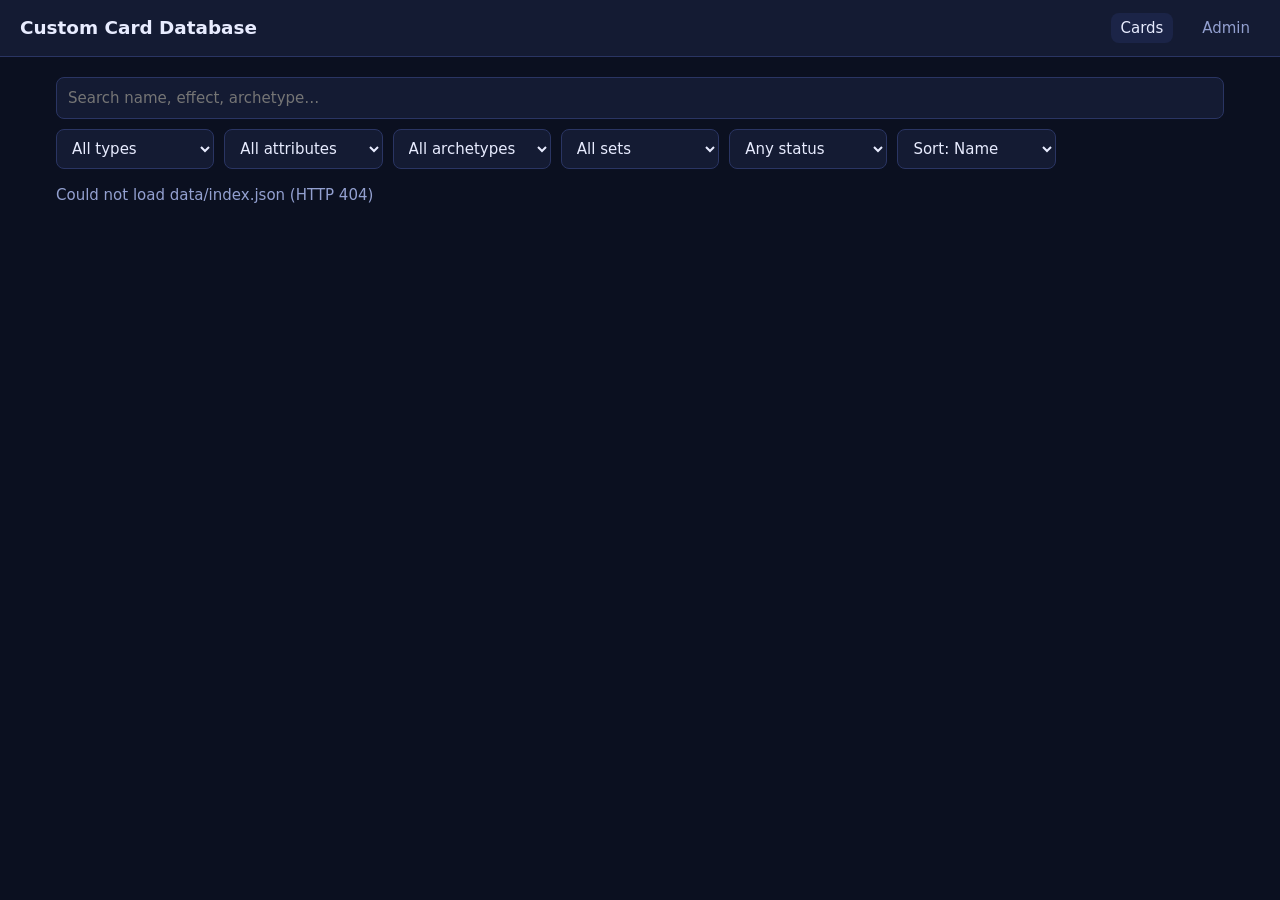
==== index.html @ ece31cc5 "Add files via upload" ====
<!doctype html>
<html lang="en">
<head>
  <meta charset="utf-8">
  <meta name="viewport" content="width=device-width, initial-scale=1">
  <title>Custom Card Database</title>
  <link rel="stylesheet" href="style.css">
</head>
<body>
  <header class="top">
    <h1>Custom Card Database</h1>
    <nav>
      <a href="./" class="active">Cards</a>
      <a href="admin.html">Admin</a>
    </nav>
  </header>

  <main>
    <section class="filters">
      <input id="q" type="search" placeholder="Search name, effect, archetype…">
      <select id="fType"><option value="">All types</option></select>
      <select id="fAttr"><option value="">All attributes</option></select>
      <select id="fArch"><option value="">All archetypes</option></select>
      <select id="fSet"><option value="">All sets</option></select>
      <select id="fStatus"><option value="">Any status</option></select>
      <select id="sort">
        <option value="name">Sort: Name</option>
        <option value="newest">Sort: Newest</option>
        <option value="atk">Sort: ATK</option>
        <option value="level">Sort: Level</option>
      </select>
    </section>

    <p id="count" class="muted"></p>
    <section id="grid" class="grid"></section>
  </main>

  <div id="modal" class="modal" hidden>
    <div class="modal-box">
      <button id="close" class="close" aria-label="Close">&times;</button>
      <div id="detail"></div>
    </div>
  </div>

  <script src="app.js"></script>
</body>
</html>
---- style.css ----
:root{
  --bg:#0b1020; --panel:#141b33; --panel2:#1b2447; --line:#2a3563;
  --text:#e8ecff; --muted:#93a0d0; --accent:#6c8cff; --ok:#3ecf8e; --warn:#f5b84b; --bad:#ff6b7a;
}
*{box-sizing:border-box}
body{margin:0;background:var(--bg);color:var(--text);font:15px/1.5 system-ui,-apple-system,Segoe UI,Roboto,sans-serif}
a{color:var(--accent)}
.top{display:flex;align-items:center;justify-content:space-between;gap:12px;padding:14px 20px;background:var(--panel);border-bottom:1px solid var(--line);position:sticky;top:0;z-index:5}
.top h1{margin:0;font-size:1.15rem}
.top nav a{margin-left:14px;text-decoration:none;color:var(--muted);padding:6px 10px;border-radius:8px}
.top nav a.active,.top nav a:hover{color:var(--text);background:var(--panel2)}
main{max-width:1200px;margin:0 auto;padding:20px 16px 60px}
.muted{color:var(--muted)}
.filters{display:grid;grid-template-columns:repeat(auto-fit,minmax(150px,1fr));gap:10px}
.filters input{grid-column:1/-1}
input,select,textarea,button{font:inherit;color:var(--text);background:var(--panel);border:1px solid var(--line);border-radius:8px;padding:9px 11px}
input:focus,select:focus,textarea:focus{outline:2px solid var(--accent);outline-offset:0}
button{cursor:pointer;background:var(--accent);border-color:var(--accent);color:#0b1020;font-weight:600}
button.secondary{background:var(--panel2);border-color:var(--line);color:var(--text)}
button.danger{background:var(--bad);border-color:var(--bad)}
button:disabled{opacity:.5;cursor:default}
.grid{display:grid;grid-template-columns:repeat(auto-fill,minmax(160px,1fr));gap:14px;margin-top:8px}
.card{background:var(--panel);border:1px solid var(--line);border-radius:12px;overflow:hidden;cursor:pointer;transition:transform .12s,border-color .12s}
.card:hover{transform:translateY(-3px);border-color:var(--accent)}
.card .img{aspect-ratio:59/86;background:var(--panel2);display:flex;align-items:center;justify-content:center;color:var(--muted);font-size:.8rem;text-align:center;padding:8px}
.card img{width:100%;height:100%;object-fit:cover;display:block}
.card .meta{padding:8px 10px}
.card .name{font-weight:600;font-size:.9rem;line-height:1.25}
.card .sub{color:var(--muted);font-size:.78rem}
.badge{display:inline-block;font-size:.7rem;padding:1px 7px;border-radius:99px;border:1px solid var(--line);color:var(--muted);margin-top:4px}
.badge.ok{color:var(--ok);border-color:var(--ok)}
.badge.warn{color:var(--warn);border-color:var(--warn)}
.modal{position:fixed;inset:0;background:rgba(5,8,20,.8);display:flex;align-items:flex-start;justify-content:center;padding:24px 12px;overflow:auto;z-index:20}
.modal[hidden]{display:none}
.modal-box{position:relative;background:var(--panel);border:1px solid var(--line);border-radius:14px;max-width:760px;width:100%;padding:20px}
.close{position:absolute;top:10px;right:12px;background:transparent;border:none;color:var(--text);font-size:1.6rem;padding:0 8px}
.detail{display:grid;grid-template-columns:240px 1fr;gap:20px}
.detail .img{aspect-ratio:59/86;background:var(--panel2);border-radius:10px;overflow:hidden;display:flex;align-items:center;justify-content:center;color:var(--muted)}
.detail img{width:100%;height:100%;object-fit:cover}
.detail h2{margin:0 0 4px}
.stats{display:flex;flex-wrap:wrap;gap:6px;margin:8px 0}
.stat{background:var(--panel2);border:1px solid var(--line);border-radius:8px;padding:3px 9px;font-size:.82rem}
.effect{white-space:pre-wrap;background:var(--panel2);border:1px solid var(--line);border-radius:10px;padding:12px}
@media(max-width:620px){.detail{grid-template-columns:1fr}.detail .img{max-width:240px;margin:auto}}

/* admin */
.panel{background:var(--panel);border:1px solid var(--line);border-radius:12px;padding:16px;margin-bottom:16px}
.panel h2{margin:0 0 10px;font-size:1.05rem}
.form{display:grid;grid-template-columns:repeat(auto-fit,minmax(180px,1fr));gap:10px}
.form label{display:flex;flex-direction:column;gap:4px;font-size:.82rem;color:var(--muted)}
.form .wide{grid-column:1/-1}
.row{display:flex;gap:10px;flex-wrap:wrap;align-items:center;margin-top:10px}
.status{margin-top:10px;padding:9px 12px;border-radius:8px;background:var(--panel2);border:1px solid var(--line);font-size:.9rem;display:none}
.status.show{display:block}
.status.err{border-color:var(--bad);color:var(--bad)}
.status.good{border-color:var(--ok);color:var(--ok)}
.list{max-height:360px;overflow:auto;border:1px solid var(--line);border-radius:10px}
.list .item{display:flex;justify-content:space-between;gap:8px;padding:8px 12px;border-bottom:1px solid var(--line);cursor:pointer}
.list .item:hover{background:var(--panel2)}
.preview{max-width:140px;border-radius:8px;border:1px solid var(--line)}
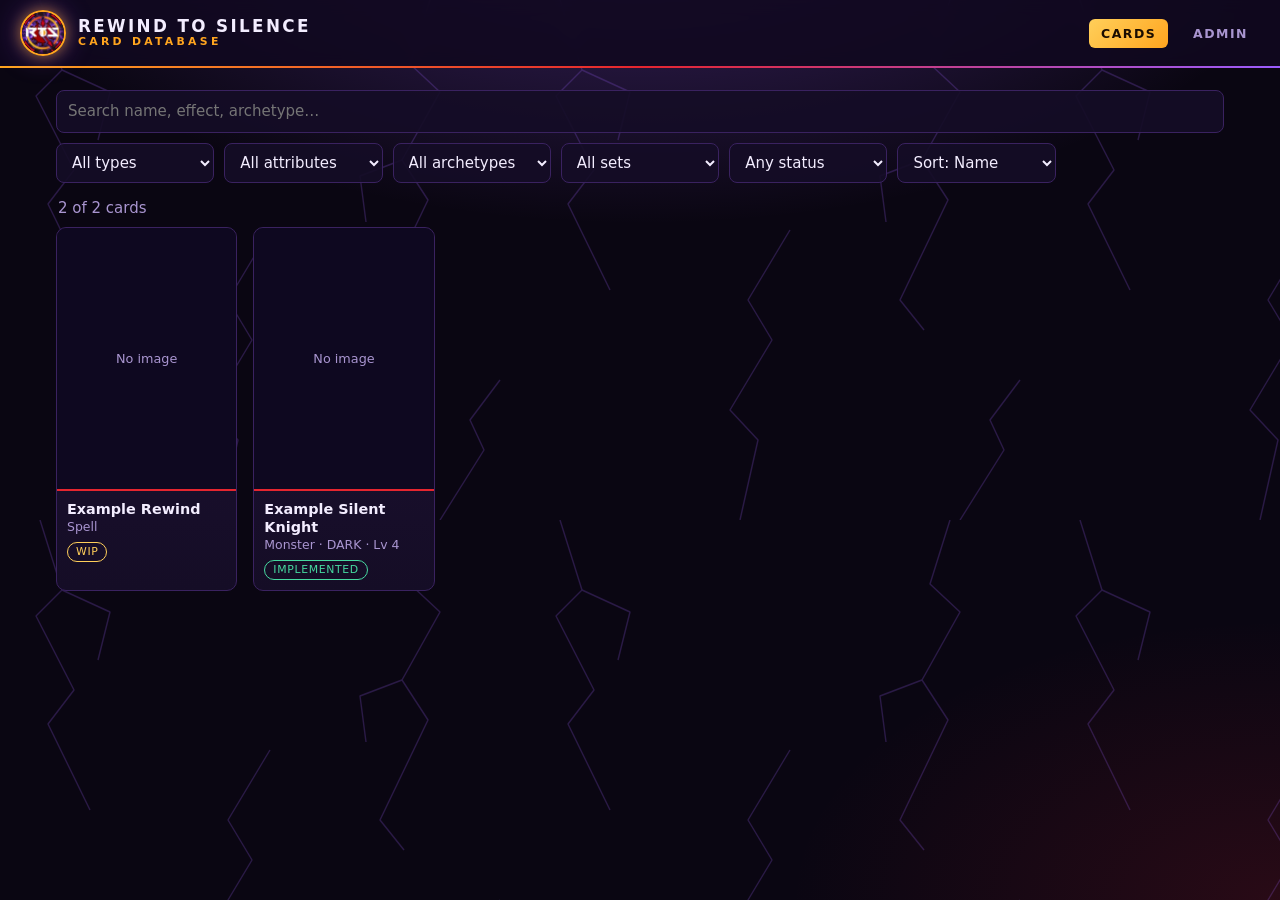
==== commit 16c3870d: "Add files via upload" ====
--- a/index.html
+++ b/index.html
@@ -3,12 +3,13 @@
 <head>
   <meta charset="utf-8">
   <meta name="viewport" content="width=device-width, initial-scale=1">
-  <title>Custom Card Database</title>
+  <title>Rewind To Silence · Card Database</title>
+  <link rel="icon" href="logo.jpg">
   <link rel="stylesheet" href="style.css">
 </head>
 <body>
   <header class="top">
-    <h1>Custom Card Database</h1>
+    <a class="brand" href="./"><img src="logo.jpg" alt="RTS"><h1>Rewind To Silence <span>Card Database</span></h1></a>
     <nav>
       <a href="./" class="active">Cards</a>
       <a href="admin.html">Admin</a>
--- a/style.css
+++ b/style.css
@@ -1,60 +1,88 @@
+/* Rewind To Silence theme: deep violet storm, gold ring, crimson targeting marks */
 :root{
-  --bg:#0b1020; --panel:#141b33; --panel2:#1b2447; --line:#2a3563;
-  --text:#e8ecff; --muted:#93a0d0; --accent:#6c8cff; --ok:#3ecf8e; --warn:#f5b84b; --bad:#ff6b7a;
+  --bg:#0a0612; --panel:#150d26; --panel2:#1f1236; --line:#3a2260;
+  --text:#f3edff; --muted:#a995d0;
+  --gold:#ffa51f; --gold2:#ffcf5a; --red:#e5252f; --violet:#9b5cff;
+  --accent:var(--gold); --ok:#46d9a0; --warn:#ffcf5a; --bad:#ff5d6c;
 }
 *{box-sizing:border-box}
-body{margin:0;background:var(--bg);color:var(--text);font:15px/1.5 system-ui,-apple-system,Segoe UI,Roboto,sans-serif}
-a{color:var(--accent)}
-.top{display:flex;align-items:center;justify-content:space-between;gap:12px;padding:14px 20px;background:var(--panel);border-bottom:1px solid var(--line);position:sticky;top:0;z-index:5}
-.top h1{margin:0;font-size:1.15rem}
-.top nav a{margin-left:14px;text-decoration:none;color:var(--muted);padding:6px 10px;border-radius:8px}
-.top nav a.active,.top nav a:hover{color:var(--text);background:var(--panel2)}
-main{max-width:1200px;margin:0 auto;padding:20px 16px 60px}
+html{background:var(--bg)}
+body{
+  margin:0;color:var(--text);font:15px/1.5 system-ui,-apple-system,Segoe UI,Roboto,sans-serif;min-height:100vh;
+  background:
+    url("data:image/svg+xml,%3Csvg xmlns='http://www.w3.org/2000/svg' width='520' height='520' fill='none' stroke='%239b5cff' stroke-width='1.4' stroke-linejoin='bevel' opacity='.22'%3E%3Cpolyline points='40,0 62,70 36,96 74,170 48,204 90,290'/%3E%3Cpolyline points='62,70 110,92 98,140'/%3E%3Cpolyline points='430,0 410,64 440,92 402,160 428,200 380,300 404,330'/%3E%3Cpolyline points='402,160 360,176 366,222'/%3E%3Cpolyline points='220,520 238,440 210,410 252,340 228,300 270,230'/%3E%3Cpolyline points='500,380 470,420 484,450 440,520'/%3E%3C/svg%3E") 0 0/520px 520px,
+    radial-gradient(1000px 520px at 50% -140px,rgba(155,92,255,.38),transparent 70%),
+    radial-gradient(700px 400px at 100% 100%,rgba(229,37,47,.14),transparent 70%),
+    var(--bg);
+  background-attachment:fixed,fixed,fixed,fixed;
+}
+a{color:var(--gold2)}
 .muted{color:var(--muted)}
+
+/* header */
+.top{display:flex;align-items:center;justify-content:space-between;gap:12px;padding:10px 20px;background:rgba(16,9,31,.88);backdrop-filter:blur(8px);position:sticky;top:0;z-index:5;border-bottom:2px solid transparent;border-image:linear-gradient(90deg,var(--gold),var(--red),var(--violet)) 1}
+.brand{display:flex;align-items:center;gap:12px;text-decoration:none;color:var(--text)}
+.brand img{width:46px;height:46px;border-radius:50%;border:2px solid var(--gold);box-shadow:0 0 14px rgba(255,165,31,.55),0 0 28px rgba(155,92,255,.4)}
+.top h1{margin:0;font-size:1.05rem;letter-spacing:.14em;text-transform:uppercase;line-height:1.15}
+.top h1 span{display:block;font-size:.68rem;letter-spacing:.3em;color:var(--gold);font-weight:600}
+.top nav a{margin-left:8px;text-decoration:none;color:var(--muted);padding:7px 12px;border-radius:6px;text-transform:uppercase;font-size:.78rem;letter-spacing:.12em;font-weight:700}
+.top nav a.active,.top nav a:hover{color:#1a0c00;background:linear-gradient(135deg,var(--gold2),var(--gold))}
+
+main{max-width:1200px;margin:0 auto;padding:22px 16px 60px}
 .filters{display:grid;grid-template-columns:repeat(auto-fit,minmax(150px,1fr));gap:10px}
 .filters input{grid-column:1/-1}
-input,select,textarea,button{font:inherit;color:var(--text);background:var(--panel);border:1px solid var(--line);border-radius:8px;padding:9px 11px}
-input:focus,select:focus,textarea:focus{outline:2px solid var(--accent);outline-offset:0}
-button{cursor:pointer;background:var(--accent);border-color:var(--accent);color:#0b1020;font-weight:600}
-button.secondary{background:var(--panel2);border-color:var(--line);color:var(--text)}
-button.danger{background:var(--bad);border-color:var(--bad)}
+
+input,select,textarea,button{font:inherit;color:var(--text);background:rgba(21,13,38,.9);border:1px solid var(--line);border-radius:8px;padding:9px 11px}
+input:focus,select:focus,textarea:focus{outline:2px solid var(--violet);outline-offset:0;border-color:var(--violet)}
+button{cursor:pointer;background:linear-gradient(135deg,var(--gold2),var(--gold));border:none;color:#1a0c00;font-weight:800;letter-spacing:.04em;box-shadow:0 0 14px rgba(255,165,31,.28)}
+button:hover{filter:brightness(1.08)}
+button.secondary{background:var(--panel2);border:1px solid var(--line);color:var(--text);box-shadow:none}
+button.danger{background:linear-gradient(135deg,#ff5d6c,var(--red));color:#fff;box-shadow:0 0 14px rgba(229,37,47,.35)}
 button:disabled{opacity:.5;cursor:default}
-.grid{display:grid;grid-template-columns:repeat(auto-fill,minmax(160px,1fr));gap:14px;margin-top:8px}
-.card{background:var(--panel);border:1px solid var(--line);border-radius:12px;overflow:hidden;cursor:pointer;transition:transform .12s,border-color .12s}
-.card:hover{transform:translateY(-3px);border-color:var(--accent)}
-.card .img{aspect-ratio:59/86;background:var(--panel2);display:flex;align-items:center;justify-content:center;color:var(--muted);font-size:.8rem;text-align:center;padding:8px}
+.muted#count{margin:14px 2px 4px}
+
+/* cards */
+.grid{display:grid;grid-template-columns:repeat(auto-fill,minmax(160px,1fr));gap:16px;margin-top:8px}
+.card{position:relative;background:linear-gradient(180deg,var(--panel2),var(--panel));border:1px solid var(--line);border-radius:10px;overflow:hidden;cursor:pointer;transition:transform .14s,border-color .14s,box-shadow .14s}
+.card:hover{transform:translateY(-4px);border-color:var(--gold);box-shadow:0 0 0 1px var(--gold),0 8px 26px rgba(155,92,255,.45),0 0 18px rgba(255,165,31,.3)}
+.card .img{aspect-ratio:59/86;background:#0e0820;display:flex;align-items:center;justify-content:center;color:var(--muted);font-size:.8rem;text-align:center;padding:8px}
 .card img{width:100%;height:100%;object-fit:cover;display:block}
-.card .meta{padding:8px 10px}
-.card .name{font-weight:600;font-size:.9rem;line-height:1.25}
+.card .meta{padding:9px 10px 10px;border-top:2px solid var(--red)}
+.card .name{font-weight:700;font-size:.9rem;line-height:1.25}
 .card .sub{color:var(--muted);font-size:.78rem}
-.badge{display:inline-block;font-size:.7rem;padding:1px 7px;border-radius:99px;border:1px solid var(--line);color:var(--muted);margin-top:4px}
+.badge{display:inline-block;font-size:.68rem;padding:1px 8px;border-radius:99px;border:1px solid var(--line);color:var(--muted);margin-top:5px;text-transform:uppercase;letter-spacing:.06em}
 .badge.ok{color:var(--ok);border-color:var(--ok)}
 .badge.warn{color:var(--warn);border-color:var(--warn)}
-.modal{position:fixed;inset:0;background:rgba(5,8,20,.8);display:flex;align-items:flex-start;justify-content:center;padding:24px 12px;overflow:auto;z-index:20}
+
+/* modal with crimson corner brackets like the server icon */
+.modal{position:fixed;inset:0;background:rgba(6,3,14,.86);display:flex;align-items:flex-start;justify-content:center;padding:28px 14px;overflow:auto;z-index:20}
 .modal[hidden]{display:none}
-.modal-box{position:relative;background:var(--panel);border:1px solid var(--line);border-radius:14px;max-width:760px;width:100%;padding:20px}
-.close{position:absolute;top:10px;right:12px;background:transparent;border:none;color:var(--text);font-size:1.6rem;padding:0 8px}
-.detail{display:grid;grid-template-columns:240px 1fr;gap:20px}
-.detail .img{aspect-ratio:59/86;background:var(--panel2);border-radius:10px;overflow:hidden;display:flex;align-items:center;justify-content:center;color:var(--muted)}
+.modal-box{position:relative;background:linear-gradient(180deg,#1b1032,#12091f);border:1px solid var(--line);border-radius:12px;max-width:780px;width:100%;padding:24px;box-shadow:0 0 50px rgba(155,92,255,.35)}
+.modal-box::before,.modal-box::after{content:"";position:absolute;width:34px;height:34px;pointer-events:none}
+.modal-box::before{top:-5px;left:-5px;border-top:4px solid var(--red);border-left:4px solid var(--red);border-radius:12px 0 0 0}
+.modal-box::after{bottom:-5px;right:-5px;border-bottom:4px solid var(--red);border-right:4px solid var(--red);border-radius:0 0 12px 0}
+.close{position:absolute;top:8px;right:12px;background:transparent;box-shadow:none;color:var(--text);font-size:1.7rem;padding:0 8px}
+.detail{display:grid;grid-template-columns:240px 1fr;gap:22px}
+.detail .img{aspect-ratio:59/86;background:#0e0820;border-radius:10px;overflow:hidden;display:flex;align-items:center;justify-content:center;color:var(--muted);border:2px solid var(--gold);box-shadow:0 0 22px rgba(255,165,31,.35)}
 .detail img{width:100%;height:100%;object-fit:cover}
-.detail h2{margin:0 0 4px}
-.stats{display:flex;flex-wrap:wrap;gap:6px;margin:8px 0}
-.stat{background:var(--panel2);border:1px solid var(--line);border-radius:8px;padding:3px 9px;font-size:.82rem}
-.effect{white-space:pre-wrap;background:var(--panel2);border:1px solid var(--line);border-radius:10px;padding:12px}
-@media(max-width:620px){.detail{grid-template-columns:1fr}.detail .img{max-width:240px;margin:auto}}
+.detail h2{margin:0 0 4px;letter-spacing:.04em}
+.stats{display:flex;flex-wrap:wrap;gap:6px;margin:10px 0}
+.stat{background:var(--panel2);border:1px solid var(--line);border-left:3px solid var(--gold);border-radius:6px;padding:3px 10px;font-size:.82rem}
+.effect{white-space:pre-wrap;background:rgba(10,6,18,.7);border:1px solid var(--line);border-left:3px solid var(--violet);border-radius:8px;padding:12px}
+@media(max-width:620px){.detail{grid-template-columns:1fr}.detail .img{max-width:240px;margin:auto}.top h1{font-size:.85rem}.top nav a{padding:6px 8px;margin-left:2px}}
 
 /* admin */
-.panel{background:var(--panel);border:1px solid var(--line);border-radius:12px;padding:16px;margin-bottom:16px}
-.panel h2{margin:0 0 10px;font-size:1.05rem}
+.panel{background:rgba(21,13,38,.88);border:1px solid var(--line);border-top:3px solid var(--gold);border-radius:12px;padding:18px;margin-bottom:18px}
+.panel h2{margin:0 0 12px;font-size:1rem;text-transform:uppercase;letter-spacing:.12em;color:var(--gold2)}
 .form{display:grid;grid-template-columns:repeat(auto-fit,minmax(180px,1fr));gap:10px}
-.form label{display:flex;flex-direction:column;gap:4px;font-size:.82rem;color:var(--muted)}
+.form label{display:flex;flex-direction:column;gap:4px;font-size:.8rem;color:var(--muted)}
 .form .wide{grid-column:1/-1}
-.row{display:flex;gap:10px;flex-wrap:wrap;align-items:center;margin-top:10px}
-.status{margin-top:10px;padding:9px 12px;border-radius:8px;background:var(--panel2);border:1px solid var(--line);font-size:.9rem;display:none}
+.row{display:flex;gap:10px;flex-wrap:wrap;align-items:center;margin-top:12px}
+.status{margin-top:12px;padding:9px 12px;border-radius:8px;background:var(--panel2);border:1px solid var(--line);font-size:.9rem;display:none}
 .status.show{display:block}
 .status.err{border-color:var(--bad);color:var(--bad)}
 .status.good{border-color:var(--ok);color:var(--ok)}
 .list{max-height:360px;overflow:auto;border:1px solid var(--line);border-radius:10px}
 .list .item{display:flex;justify-content:space-between;gap:8px;padding:8px 12px;border-bottom:1px solid var(--line);cursor:pointer}
-.list .item:hover{background:var(--panel2)}
-.preview{max-width:140px;border-radius:8px;border:1px solid var(--line)}
+.list .item:hover{background:var(--panel2);box-shadow:inset 3px 0 0 var(--gold)}
+.preview{max-width:140px;border-radius:8px;border:2px solid var(--gold)}
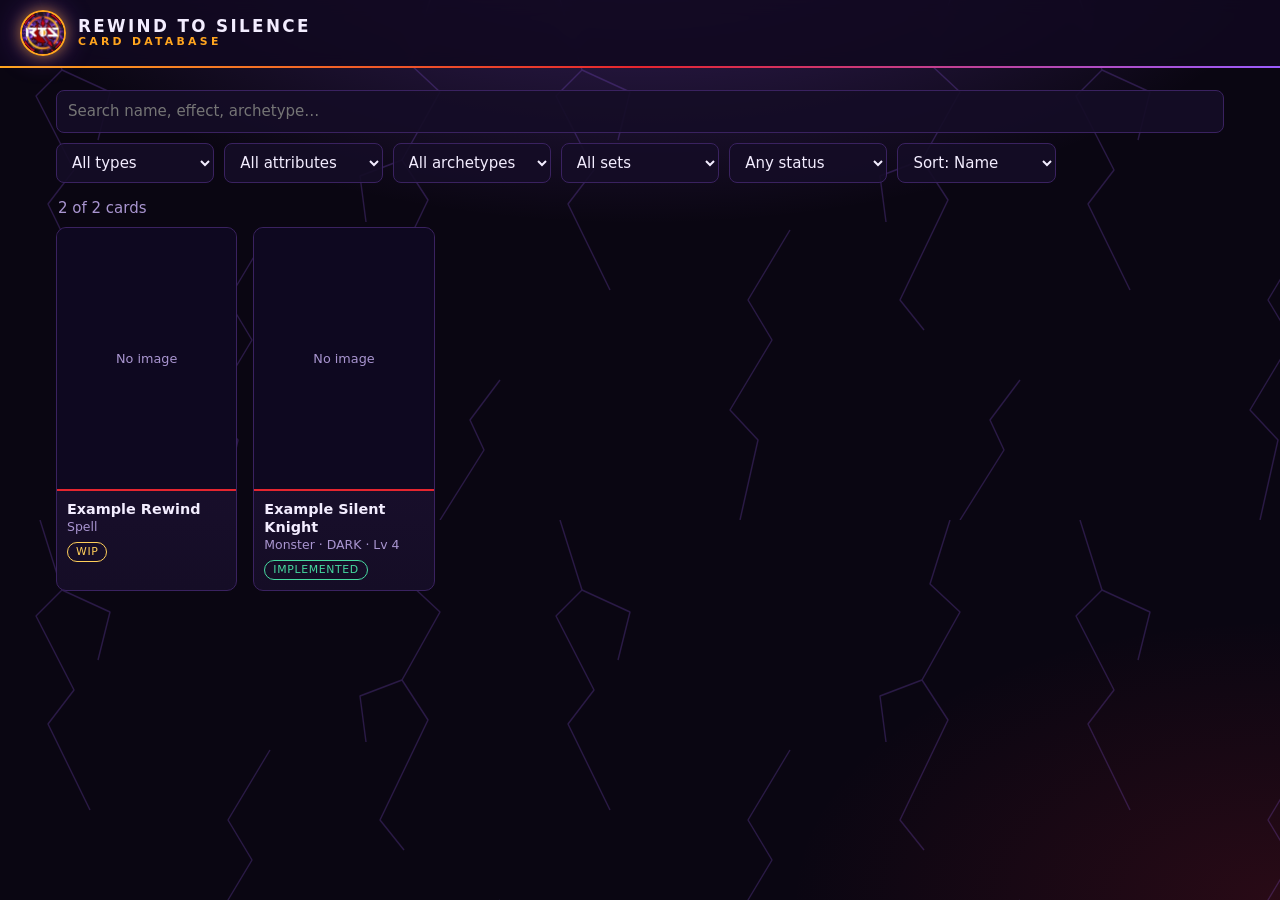
==== commit 5760da18: "Add files via upload" ====
--- a/index.html
+++ b/index.html
@@ -10,10 +10,6 @@
 <body>
   <header class="top">
     <a class="brand" href="./"><img src="logo.jpg" alt="RTS"><h1>Rewind To Silence <span>Card Database</span></h1></a>
-    <nav>
-      <a href="./" class="active">Cards</a>
-      <a href="admin.html">Admin</a>
-    </nav>
   </header>
 
   <main>
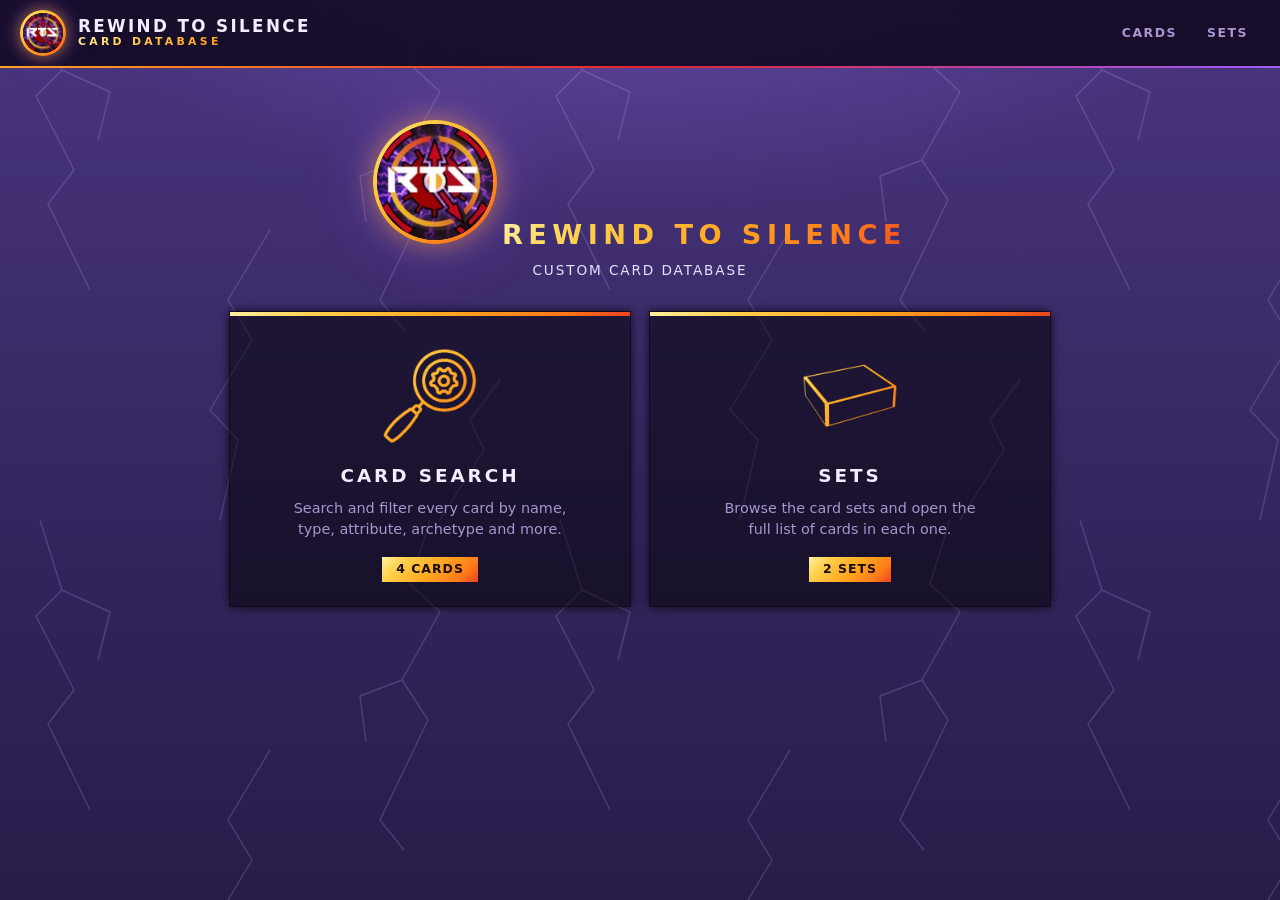
==== commit 86af7e9d: "Add home page, Sets page, set covers and admin Sets panel Co-Authored-By: Claude Sonnet 5.5 <noreply" ====
--- a/index.html
+++ b/index.html
@@ -6,39 +6,49 @@
   <title>Rewind To Silence · Card Database</title>
   <link rel="icon" href="logo.jpg">
   <link rel="stylesheet" href="style.css">
+  <script>
+    // old links like /#blaze-end-dragon opened a card; keep them working
+    if (location.hash.length > 1) location.replace('cards.html' + location.hash);
+  </script>
 </head>
 <body>
   <header class="top">
     <a class="brand" href="./"><img src="logo.jpg" alt="RTS"><h1>Rewind To Silence <span>Card Database</span></h1></a>
+    <nav><a href="cards.html">Cards</a><a href="sets.html">Sets</a></nav>
   </header>
 
-  <main>
-    <section class="filters">
-      <input id="q" type="search" placeholder="Search name, effect, archetype…">
-      <select id="fType"><option value="">All types</option></select>
-      <select id="fAttr"><option value="">All attributes</option></select>
-      <select id="fArch"><option value="">All archetypes</option></select>
-      <select id="fSet"><option value="">All sets</option></select>
-      <select id="fStatus"><option value="">Any status</option></select>
-      <select id="sort">
-        <option value="name">Sort: Name</option>
-        <option value="newest">Sort: Newest</option>
-        <option value="atk">Sort: ATK</option>
-        <option value="level">Sort: Level</option>
-      </select>
+  <main class="home">
+    <section class="hero">
+      <img src="logo.jpg" alt="Rewind To Silence">
+      <h2>Rewind To Silence</h2>
+      <p>Custom Card Database</p>
     </section>
 
-    <p id="count" class="muted"></p>
-    <section id="grid" class="grid"></section>
+    <section class="hubs">
+      <a class="hub" href="cards.html">
+        <span class="hub-icon i-search" role="img" aria-label="Card search"></span>
+        <h3>Card Search</h3>
+        <p>Search and filter every card by name, type, attribute, archetype and more.</p>
+        <span class="hub-count" id="cardCount">&nbsp;</span>
+      </a>
+      <a class="hub" href="sets.html">
+        <span class="hub-icon i-sets" role="img" aria-label="Sets"></span>
+        <h3>Sets</h3>
+        <p>Browse the card sets and open the full list of cards in each one.</p>
+        <span class="hub-count" id="setCount">&nbsp;</span>
+      </a>
+    </section>
   </main>
 
-  <div id="modal" class="modal" hidden>
-    <div class="modal-box">
-      <button id="close" class="close" aria-label="Close">&times;</button>
-      <div id="detail"></div>
-    </div>
-  </div>
-
-  <script src="app.js"></script>
+  <script src="common.js"></script>
+  <script>
+    RTS.loadData().then(({ sets, cards }) => {
+      document.getElementById('cardCount').textContent = RTS.plural(cards.length, 'card');
+      document.getElementById('setCount').textContent = RTS.plural(sets.length, 'set');
+    }).catch(() => {
+      document.getElementById('cardCount').textContent = 'Browse cards';
+      document.getElementById('setCount').textContent = 'Browse sets';
+    });
+  </script>
 </body>
 </html>
--- a/style.css
+++ b/style.css
@@ -3,6 +3,7 @@
   --bg:#0a0612; --panel:#150d26; --panel2:#1f1236; --line:#3a2260;
   --text:#f3edff; --muted:#a995d0;
   --gold:#ffa51f; --gold2:#ffcf5a; --red:#e5252f; --violet:#9b5cff;
+  --gold-grad:linear-gradient(135deg,#fff0a0 0%,#ffcf4a 22%,#ffa51f 55%,#ff7a1a 82%,#e8431f 100%);
   --accent:var(--gold); --ok:#46d9a0; --warn:#ffcf5a; --bad:#ff5d6c;
 }
 *{box-sizing:border-box}
@@ -22,11 +23,11 @@
 /* header */
 .top{display:flex;align-items:center;justify-content:space-between;gap:12px;padding:10px 20px;background:rgba(16,9,31,.88);backdrop-filter:blur(8px);position:sticky;top:0;z-index:5;border-bottom:2px solid transparent;border-image:linear-gradient(90deg,var(--gold),var(--red),var(--violet)) 1}
 .brand{display:flex;align-items:center;gap:12px;text-decoration:none;color:var(--text)}
-.brand img{width:46px;height:46px;border-radius:50%;border:2px solid var(--gold);box-shadow:0 0 14px rgba(255,165,31,.55),0 0 28px rgba(155,92,255,.4)}
+.brand img{width:46px;height:46px;border-radius:50%;border:3px solid transparent;background:linear-gradient(#0a0612,#0a0612) padding-box,var(--gold-grad) border-box;box-shadow:0 0 14px rgba(255,165,31,.55),0 0 28px rgba(155,92,255,.4)}
 .top h1{margin:0;font-size:1.05rem;letter-spacing:.14em;text-transform:uppercase;line-height:1.15}
-.top h1 span{display:block;font-size:.68rem;letter-spacing:.3em;color:var(--gold);font-weight:600}
+.top h1 span{display:block;font-size:.68rem;letter-spacing:.3em;font-weight:700;background:var(--gold-grad);-webkit-background-clip:text;background-clip:text;color:transparent;-webkit-text-fill-color:transparent}
 .top nav a{margin-left:8px;text-decoration:none;color:var(--muted);padding:7px 12px;border-radius:6px;text-transform:uppercase;font-size:.78rem;letter-spacing:.12em;font-weight:700}
-.top nav a.active,.top nav a:hover{color:#1a0c00;background:linear-gradient(135deg,var(--gold2),var(--gold))}
+.top nav a.active,.top nav a:hover{color:#1a0c00;background:var(--gold-grad)}
 
 main{max-width:1200px;margin:0 auto;padding:22px 16px 60px}
 .filters{display:grid;grid-template-columns:repeat(auto-fit,minmax(150px,1fr));gap:10px}
@@ -34,7 +35,7 @@
 
 input,select,textarea,button{font:inherit;color:var(--text);background:rgba(21,13,38,.9);border:1px solid var(--line);border-radius:8px;padding:9px 11px}
 input:focus,select:focus,textarea:focus{outline:2px solid var(--violet);outline-offset:0;border-color:var(--violet)}
-button{cursor:pointer;background:linear-gradient(135deg,var(--gold2),var(--gold));border:none;color:#1a0c00;font-weight:800;letter-spacing:.04em;box-shadow:0 0 14px rgba(255,165,31,.28)}
+button{cursor:pointer;background:var(--gold-grad);border:none;color:#1a0c00;font-weight:800;letter-spacing:.04em;box-shadow:0 0 14px rgba(255,165,31,.28)}
 button:hover{filter:brightness(1.08)}
 button.secondary{background:var(--panel2);border:1px solid var(--line);color:var(--text);box-shadow:none}
 button.danger{background:linear-gradient(135deg,#ff5d6c,var(--red));color:#fff;box-shadow:0 0 14px rgba(229,37,47,.35)}
@@ -63,17 +64,18 @@
 .modal-box::after{bottom:-5px;right:-5px;border-bottom:4px solid var(--red);border-right:4px solid var(--red);border-radius:0 0 12px 0}
 .close{position:absolute;top:8px;right:12px;background:transparent;box-shadow:none;color:var(--text);font-size:1.7rem;padding:0 8px}
 .detail{display:grid;grid-template-columns:240px 1fr;gap:22px}
-.detail .img{aspect-ratio:59/86;background:#0e0820;border-radius:10px;overflow:hidden;display:flex;align-items:center;justify-content:center;color:var(--muted);border:2px solid var(--gold);box-shadow:0 0 22px rgba(255,165,31,.35)}
+.detail .img{aspect-ratio:59/86;background:linear-gradient(#0e0820,#0e0820) padding-box,var(--gold-grad) border-box;border-radius:10px;overflow:hidden;display:flex;align-items:center;justify-content:center;color:var(--muted);border:3px solid transparent;box-shadow:0 0 22px rgba(255,165,31,.35)}
 .detail img{width:100%;height:100%;object-fit:cover}
 .detail h2{margin:0 0 4px;letter-spacing:.04em}
 .stats{display:flex;flex-wrap:wrap;gap:6px;margin:10px 0}
-.stat{background:var(--panel2);border:1px solid var(--line);border-left:3px solid var(--gold);border-radius:6px;padding:3px 10px;font-size:.82rem}
+.stat{background:linear-gradient(var(--panel2),var(--panel2)) padding-box,var(--gold-grad) border-box;border:1px solid var(--line);border-left:3px solid transparent;border-radius:6px;padding:3px 10px;font-size:.82rem}
 .effect{white-space:pre-wrap;background:rgba(10,6,18,.7);border:1px solid var(--line);border-left:3px solid var(--violet);border-radius:8px;padding:12px}
 @media(max-width:620px){.detail{grid-template-columns:1fr}.detail .img{max-width:240px;margin:auto}.top h1{font-size:.85rem}.top nav a{padding:6px 8px;margin-left:2px}}
 
 /* admin */
-.panel{background:rgba(21,13,38,.88);border:1px solid var(--line);border-top:3px solid var(--gold);border-radius:12px;padding:18px;margin-bottom:18px}
-.panel h2{margin:0 0 12px;font-size:1rem;text-transform:uppercase;letter-spacing:.12em;color:var(--gold2)}
+.panel{position:relative;background:rgba(21,13,38,.88);border:1px solid var(--line);border-radius:12px;padding:18px;margin-bottom:18px}
+.panel::before{content:"";position:absolute;left:-1px;right:-1px;top:-1px;height:4px;border-radius:12px 12px 0 0;background:var(--gold-grad)}
+.panel h2{margin:0 0 12px;font-size:1rem;text-transform:uppercase;letter-spacing:.12em;background:var(--gold-grad);-webkit-background-clip:text;background-clip:text;color:transparent;-webkit-text-fill-color:transparent;display:inline-block}
 .form{display:grid;grid-template-columns:repeat(auto-fit,minmax(180px,1fr));gap:10px}
 .form label{display:flex;flex-direction:column;gap:4px;font-size:.8rem;color:var(--muted)}
 .form .wide{grid-column:1/-1}
@@ -84,5 +86,127 @@
 .status.good{border-color:var(--ok);color:var(--ok)}
 .list{max-height:360px;overflow:auto;border:1px solid var(--line);border-radius:10px}
 .list .item{display:flex;justify-content:space-between;gap:8px;padding:8px 12px;border-bottom:1px solid var(--line);cursor:pointer}
-.list .item:hover{background:var(--panel2);box-shadow:inset 3px 0 0 var(--gold)}
-.preview{max-width:140px;border-radius:8px;border:2px solid var(--gold)}
+.list .item:hover{background:var(--panel2);box-shadow:inset 3px 0 0 #ffa51f}
+.preview{max-width:140px;border-radius:8px;border:3px solid transparent;background:linear-gradient(#0e0820,#0e0820) padding-box,var(--gold-grad) border-box}
+
+.pastebox{margin-bottom:16px;padding-bottom:16px;border-bottom:1px dashed var(--line)}
+.pastebox textarea{font-family:ui-monospace,Menlo,Consolas,monospace;font-size:.85rem}
+
+/* result tile: dark card, coloured name + stat plates (colour = card type) */
+.tile{background:#000;border:1px solid #2c1b4d;border-radius:10px;padding:6px 6px 8px;display:flex;flex-direction:column;gap:6px;overflow:visible}
+.tile:hover{transform:translateY(-4px);border-color:#ffa51f;box-shadow:0 0 0 1px #ffa51f,0 8px 26px rgba(155,92,255,.45),0 0 18px rgba(255,165,31,.3)}
+.tile .plate{background:radial-gradient(ellipse 64% 150% at 50% 50%,var(--fc) 0%,#000 100%);color:var(--ft,#fff);text-align:center;border-radius:6px}
+.tile .nm{min-height:40px;display:flex;align-items:center;justify-content:center;padding:3px 12px;font-family:Georgia,'Times New Roman',serif;font-variant:small-caps;font-weight:700;font-size:.95rem;line-height:1.1;letter-spacing:.02em;text-shadow:0 1px 3px #000}
+.tile.dark .nm,.tile.dark .st{text-shadow:none}
+.tile .art{aspect-ratio:1/1;background:#0e0820;display:flex;align-items:center;justify-content:center;color:var(--muted);font-size:.8rem;box-shadow:0 0 0 1px #000,0 6px 16px rgba(0,0,0,.95)}
+.tile .art img{width:100%;height:100%;object-fit:cover;display:block}
+.tile .st{padding:6px 8px;font-size:.74rem;line-height:1.35;min-height:44px;display:flex;flex-direction:column;justify-content:center}
+.tile .st .l1{font-weight:700}
+.tile .st{margin-top:auto}
+
+/* tile v2: translucent light tile, plates in exact type colours fading out at the sides */
+.tile{background:linear-gradient(180deg,#2a1b4d,#140b28);border:1px solid #3d2a6b}
+.tile:hover{border-color:#ffa51f}
+.tile .plate{position:relative;isolation:isolate;background:none;color:#fff;text-shadow:0 1px 2px rgba(0,0,0,.6)}
+.tile .plate::before{content:"";position:absolute;inset:0;z-index:-1;border-radius:6px;background:var(--fbg);
+  -webkit-mask-image:radial-gradient(ellipse 78% 170% at 50% 50%,#000 42%,transparent 100%);mask-image:radial-gradient(ellipse 78% 170% at 50% 50%,#000 42%,transparent 100%)}
+.tile.dark .plate{color:#161022;text-shadow:none}
+.tile .nm{height:40px;min-height:0;overflow:hidden;padding:2px 12px}
+.tile .nm span{display:block;width:100%;line-height:1.1}
+.tile .art{box-shadow:0 0 0 1px #000,0 6px 16px rgba(0,0,0,.9)}
+
+.tile .plate::before{box-shadow:inset 0 0 0 1px rgba(255,255,255,.16)}
+.tile.dark .plate{text-shadow:0 1px 0 rgba(255,255,255,.25)}
+
+/* plate v3: matches the reference. Square, black backing, colour peaks in the centre and
+   fades in a straight line to black at both ends (so the ends are perfectly smooth). */
+.tile .plate{border-radius:0;background:#000}
+.tile .plate::before{border-radius:0;box-shadow:none;
+  -webkit-mask-image:linear-gradient(90deg,transparent 0%,#000 50%,transparent 100%);
+  mask-image:linear-gradient(90deg,transparent 0%,#000 50%,transparent 100%)}
+
+/* readable on every plate colour, including where the plate fades to black */
+.tile .plate,.tile.dark .plate{color:#fff;text-shadow:-1px -1px 0 #000,1px -1px 0 #000,-1px 1px 0 #000,1px 1px 0 #000,0 0 5px rgba(0,0,0,.9)}
+
+/* softer fade: the colour only drops to ~45% at the ends (not to black) and holds across the middle */
+.tile .plate::before{
+  -webkit-mask-image:linear-gradient(90deg,rgba(0,0,0,.45) 0%,#000 32%,#000 68%,rgba(0,0,0,.45) 100%);
+  mask-image:linear-gradient(90deg,rgba(0,0,0,.45) 0%,#000 32%,#000 68%,rgba(0,0,0,.45) 100%)}
+
+/* v4: no mask; the plate is a gradient of shades of its own colour */
+.tile .plate::before{-webkit-mask-image:none;mask-image:none}
+
+/* card tile background: black at 50% opacity (page background shows through) */
+.tile{background:rgba(0,0,0,.5)}
+
+/* v5: no tile border; a black glow lifts the tile off a mid-dark violet page */
+body{
+  background:
+    url("data:image/svg+xml,%3Csvg xmlns='http://www.w3.org/2000/svg' width='520' height='520' fill='none' stroke='%23c9b4ff' stroke-width='1.4' stroke-linejoin='bevel' opacity='.2'%3E%3Cpolyline points='40,0 62,70 36,96 74,170 48,204 90,290'/%3E%3Cpolyline points='62,70 110,92 98,140'/%3E%3Cpolyline points='430,0 410,64 440,92 402,160 428,200 380,300 404,330'/%3E%3Cpolyline points='402,160 360,176 366,222'/%3E%3Cpolyline points='220,520 238,440 210,410 252,340 228,300 270,230'/%3E%3Cpolyline points='500,380 470,420 484,450 440,520'/%3E%3C/svg%3E") 0 0/520px 520px,
+    radial-gradient(900px 480px at 50% -120px,rgba(170,120,255,.35),transparent 70%),
+    linear-gradient(180deg,#4a3680 0%,#35265f 55%,#271c49 100%);
+  background-attachment:fixed,fixed,fixed;
+}
+.muted#count{color:#eadfff}
+.tile{border:1px solid transparent;box-shadow:0 0 0 1px rgba(0,0,0,.5),0 0 14px 3px rgba(0,0,0,.75),0 10px 28px rgba(0,0,0,.6)}
+.tile:hover{border-color:transparent;box-shadow:0 0 0 1px #ffa51f,0 0 14px 3px rgba(0,0,0,.75),0 0 22px rgba(255,165,31,.45)}
+
+/* more vibrant plates (colour only; text is unaffected) */
+.tile .plate::before{filter:saturate(1.6) contrast(1.06) brightness(1.04)}
+
+/* tighter glow: 10px black, no large drop shadow */
+.tile{box-shadow:0 0 0 1px rgba(0,0,0,.5),0 0 10px rgba(0,0,0,.9)}
+.tile:hover{box-shadow:0 0 0 1px #ffa51f,0 0 10px rgba(0,0,0,.9),0 0 12px rgba(255,165,31,.45)}
+
+/* flush layout: plates and art run edge to edge, no padding or border around the plates */
+.tile{padding:0;border:0;overflow:hidden;border-radius:10px;gap:6px}
+
+/* sharp corners; art inset so the card back shows around its edges */
+.tile{border-radius:0}
+.tile .plate::before{border-radius:0}
+.tile .art{margin:0 8px}
+
+
+/* ===== navigation ===== */
+.top{flex-wrap:wrap}
+.top nav{display:flex;gap:6px}
+.top nav a{margin-left:0}
+@media(max-width:620px){.top nav{width:100%}.top nav a{flex:1;text-align:center;padding:8px 6px;margin:0}}
+
+/* ===== home page ===== */
+.hero{text-align:center;padding:30px 0 4px}
+.hero img{width:124px;height:124px;border-radius:50%;border:4px solid transparent;background:linear-gradient(#0a0612,#0a0612) padding-box,var(--gold-grad) border-box;box-shadow:0 0 26px rgba(255,165,31,.5),0 0 60px rgba(155,92,255,.45)}
+.hero h2{margin:18px 0 4px;font-size:1.7rem;letter-spacing:.2em;text-transform:uppercase;background:var(--gold-grad);-webkit-background-clip:text;background-clip:text;color:transparent;-webkit-text-fill-color:transparent;display:inline-block}
+.hero p{margin:0;color:#eadfff;letter-spacing:.14em;text-transform:uppercase;font-size:.85rem}
+.hubs{display:grid;grid-template-columns:repeat(auto-fit,minmax(250px,1fr));gap:20px;margin:28px auto 0;max-width:820px}
+.hub{position:relative;display:flex;flex-direction:column;align-items:center;gap:8px;padding:32px 20px 24px;text-align:center;text-decoration:none;color:var(--text);background:rgba(0,0,0,.5);box-shadow:0 0 0 1px rgba(0,0,0,.5),0 0 10px rgba(0,0,0,.9);transition:transform .14s,box-shadow .14s}
+.hub::before{content:"";position:absolute;left:0;right:0;top:0;height:4px;background:var(--gold-grad)}
+.hub:hover{transform:translateY(-4px);box-shadow:0 0 0 1px #ffa51f,0 0 10px rgba(0,0,0,.9),0 0 18px rgba(255,165,31,.45)}
+.hub-icon{width:104px;height:104px;background:var(--gold-grad);-webkit-mask-repeat:no-repeat;mask-repeat:no-repeat;-webkit-mask-position:center;mask-position:center;-webkit-mask-size:contain;mask-size:contain;filter:drop-shadow(0 0 8px rgba(255,165,31,.35))}
+.i-search{-webkit-mask-image:url(icon-search.png);mask-image:url(icon-search.png)}
+.i-sets{-webkit-mask-image:url(icon-sets.png);mask-image:url(icon-sets.png)}
+.hub h3{margin:6px 0 0;font-size:1.15rem;letter-spacing:.16em;text-transform:uppercase}
+.hub p{margin:0;color:var(--muted);font-size:.9rem;max-width:30ch}
+.hub-count{margin-top:8px;padding:3px 14px;font-size:.78rem;letter-spacing:.08em;text-transform:uppercase;font-weight:800;color:#1a0c00;background:var(--gold-grad)}
+
+/* ===== sets page ===== */
+.pagetitle{margin:6px 0 14px;font-size:1.3rem;letter-spacing:.16em;text-transform:uppercase;background:var(--gold-grad);-webkit-background-clip:text;background-clip:text;color:transparent;-webkit-text-fill-color:transparent;display:inline-block}
+.setgrid{display:grid;grid-template-columns:repeat(auto-fill,minmax(170px,1fr));gap:18px;margin-top:8px}
+.settile{display:flex;flex-direction:column;text-decoration:none;color:var(--text);cursor:pointer;transition:transform .14s,box-shadow .14s}
+.settile:hover{transform:translateY(-4px)}
+.settile .cover{aspect-ratio:3/5;display:flex;align-items:center;justify-content:center;padding:12px 12px 8px;color:var(--muted);font-size:.8rem}
+.settile .cover img{width:100%;height:100%;object-fit:contain;filter:drop-shadow(0 6px 10px rgba(0,0,0,.85))}
+.settile .setlabel{margin-top:auto;padding:9px 10px 11px;text-align:center;border-top:2px solid transparent;border-image:var(--gold-grad) 1;background:linear-gradient(180deg,rgba(255,255,255,.07),rgba(255,255,255,0))}
+.settile .setname{font-family:Georgia,'Times New Roman',serif;font-variant:small-caps;font-weight:700;font-size:1rem;line-height:1.15;letter-spacing:.02em;text-shadow:0 1px 3px #000;overflow-wrap:anywhere}
+.settile .setmeta{margin-top:3px;font-size:.75rem;color:var(--muted)}
+
+/* ===== set banner on the cards page ===== */
+.setbanner{display:flex;gap:16px;align-items:center;margin:0 0 16px;padding:14px;background:rgba(0,0,0,.5);box-shadow:0 0 0 1px rgba(0,0,0,.5),0 0 10px rgba(0,0,0,.9);position:relative}
+.setbanner[hidden]{display:none}
+.setbanner::before{content:"";position:absolute;left:0;right:0;top:0;height:4px;background:var(--gold-grad)}
+.sb-cover{width:84px;max-height:150px;object-fit:contain;filter:drop-shadow(0 4px 8px rgba(0,0,0,.85));flex:none}
+.sb-info h2{margin:0;font-family:Georgia,'Times New Roman',serif;font-variant:small-caps;letter-spacing:.03em}
+.sb-kicker{font-size:.7rem;letter-spacing:.2em;text-transform:uppercase;color:#ffcf5a;font-weight:700}
+.sb-desc{margin:6px 0 0;color:#eadfff;font-size:.9rem}
+.sb-info p.muted{margin:6px 0}
+.sb-info a{font-size:.85rem}
